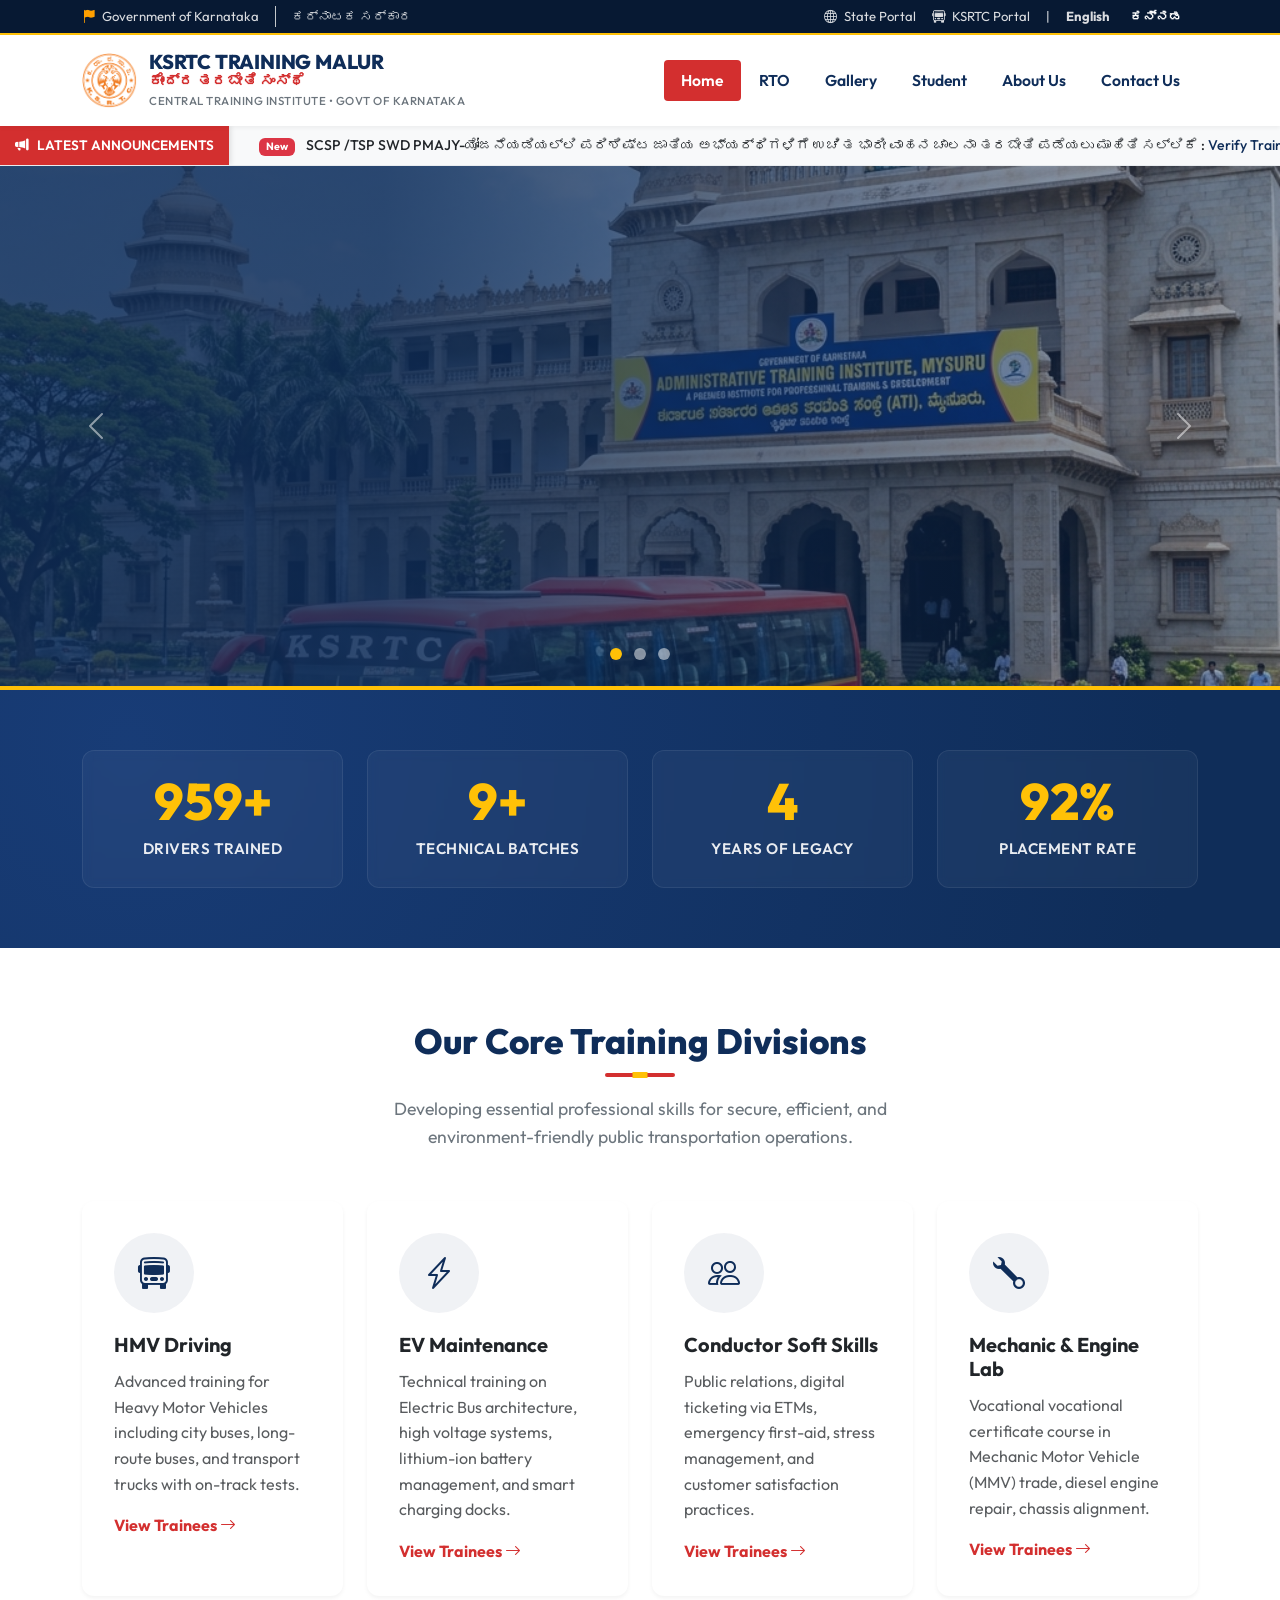
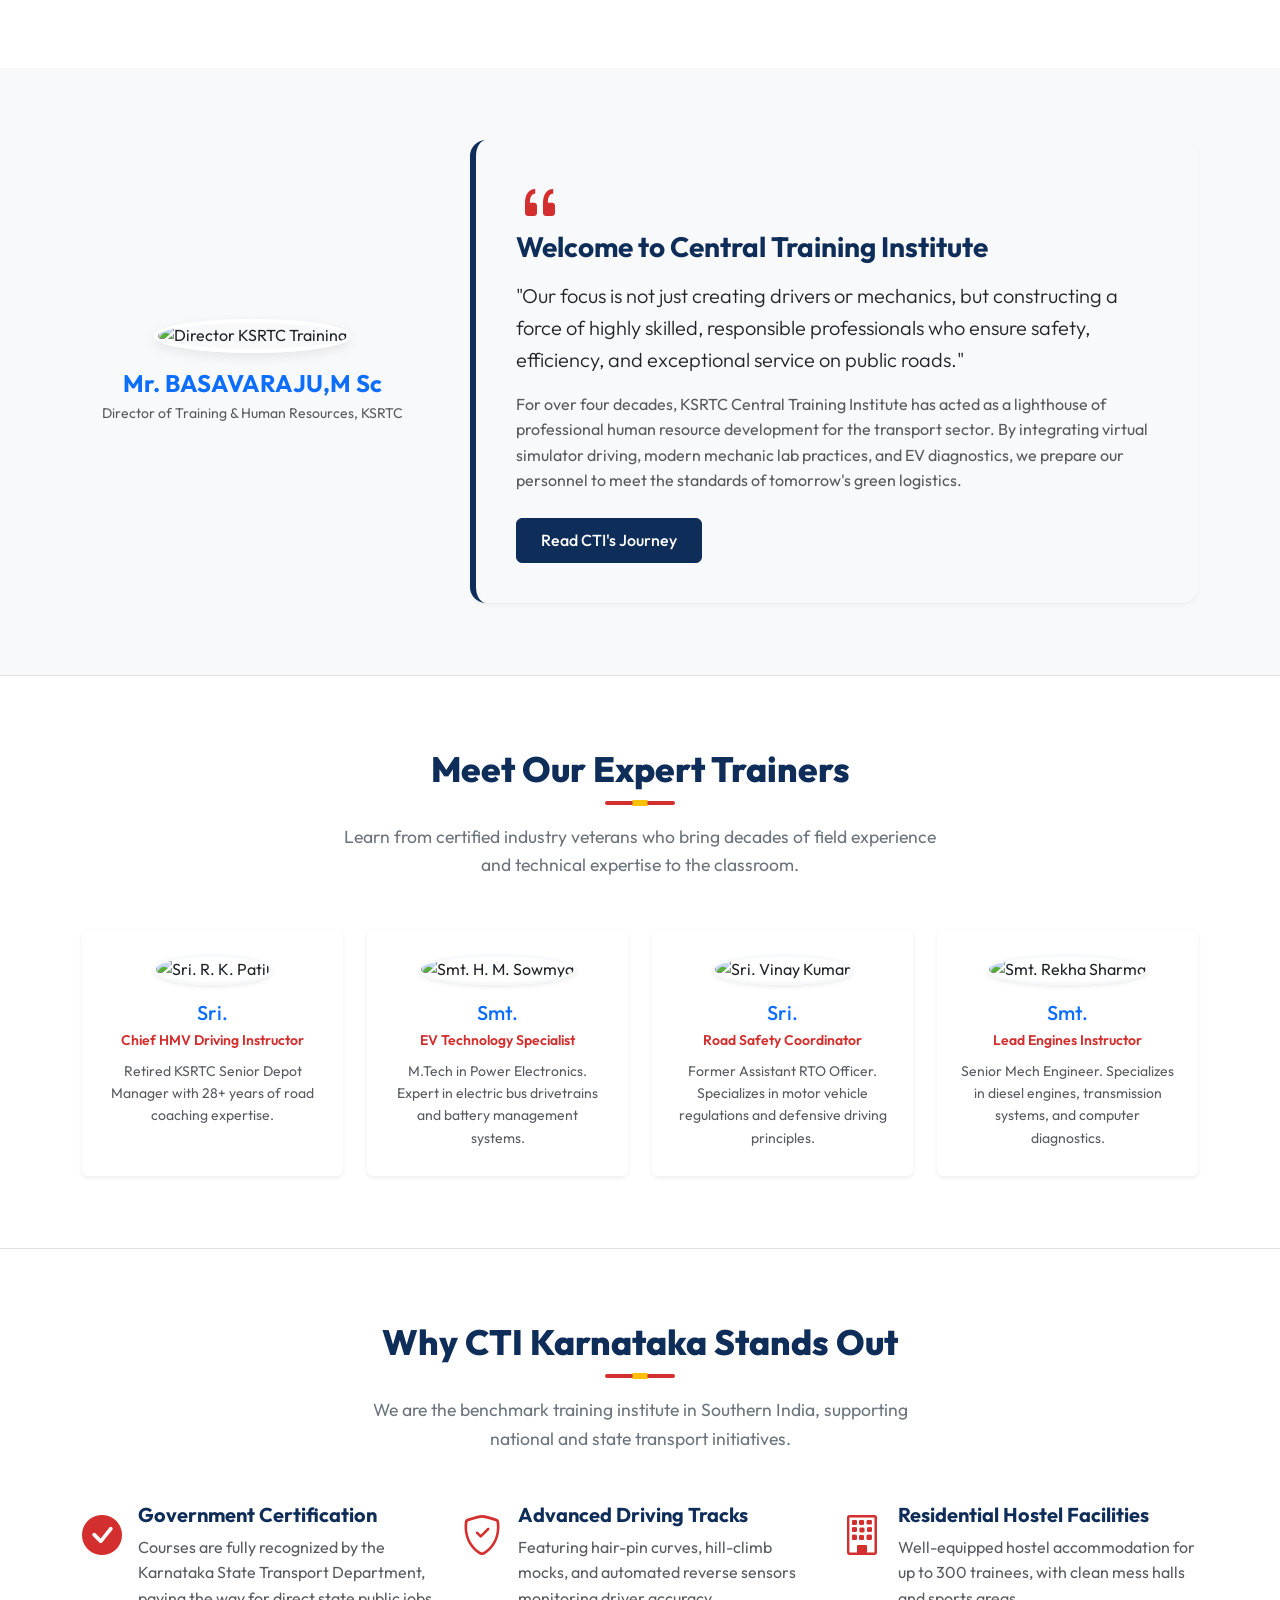
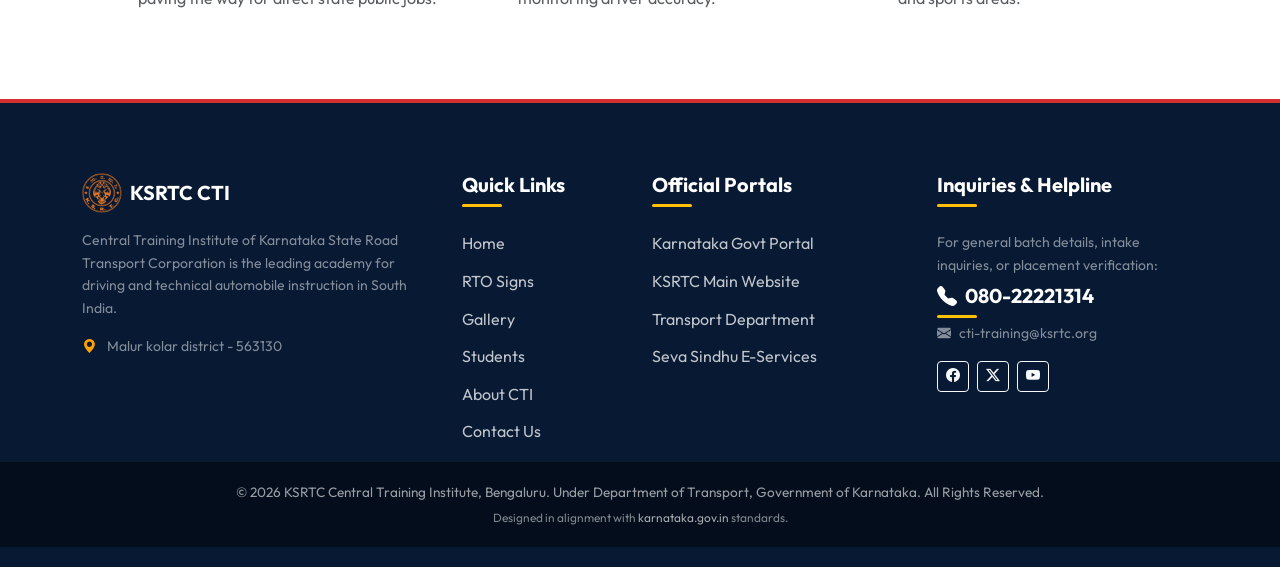
==== index.html @ 634d7103 "Add files via upload" ====
<!DOCTYPE html>
<html lang="en">

<head>
    <meta charset="UTF-8">
    <meta name="viewport" content="width=device-width, initial-scale=1.0">
    <title>Home | KSRTC Central Training Institute Malur- Government of Karnataka</title>
    <!-- Bootstrap 5 CSS -->
    <link href="https://cdn.jsdelivr.net/npm/bootstrap@5.3.2/dist/css/bootstrap.min.css" rel="stylesheet">
    <!-- Bootstrap Icons -->
    <link href="https://cdn.jsdelivr.net/npm/bootstrap-icons@1.11.1/font/bootstrap-icons.css" rel="stylesheet">
    <!-- Custom CSS -->
    <link href="css/style.css" rel="stylesheet">
</head>

<body>

    <!-- Top Government Bar -->
    <div class="gov-top-bar">
        <div class="container d-flex justify-content-between align-items-center">
            <div class="d-flex align-items-center gap-3">
                <span><i class="bi bi-flag-fill text-accent me-1"></i> Government of Karnataka</span>
                <span class="d-none d-md-inline border-start border-secondary-subtle ps-3">ಕರ್ನಾಟಕ ಸರ್ಕಾರ</span>
            </div>
            <div class="d-flex align-items-center gap-3">
                <a href="https://karnataka.gov.in" target="_blank"><i class="bi bi-globe me-1"></i> State Portal</a>
                <a href="https://ksrtc.karnataka.gov.in" target="_blank"><i class="bi bi-bus-front me-1"></i> KSRTC
                    Portal</a>
                <span class="d-none d-sm-inline">|</span>
                <a href="javascript:void(0);" onclick="translatePage('en')"
                    class="text-accent fw-bold text-decoration-none me-1">English</a>
                <a href="javascript:void(0);" onclick="translatePage('kn')"
                    class="text-white fw-bold text-decoration-none"
                    style="font-family: 'Noto Sans Kannada', sans-serif;">ಕನ್ನಡ</a>
                <div id="translate-desktop-container">
                    <div id="google_translate_element"></div>
                </div>
            </div>
        </div>
    </div>

    <!-- Main Navigation Header -->
    <header class="header-main">
        <nav class="navbar navbar-expand-lg navbar-light py-3">
            <div class="container">
                <!-- Brand / Logo Area -->
                <a class="logo-container" href="index.html">
                    <!-- Government & KSRTC Combo SVG Logo -->
                    <img src="assets/ksrtc_logo.png" alt="KSRTC Logo" width="55" height="55">
                    <div class="logo-text">
                        <span class="logo-title-en">KSRTC TRAINING MALUR</span>
                        <span class="logo-title-kn">ಕೇಂದ್ರ ತರಬೇತಿ ಸಂಸ್ಥೆ </span>
                        <span class="logo-subtitle">Central Training Institute • Govt of Karnataka</span>
                    </div>
                </a>

                <!-- Responsive Navbar Toggle Button -->
                <button class="navbar-toggler" type="button" data-bs-toggle="collapse" data-bs-target="#mainNavbar"
                    aria-controls="mainNavbar" aria-expanded="false" aria-label="Toggle navigation">
                    <span class="navbar-toggler-icon"></span>
                </button>

                <!-- Navigation Links -->
                <div class="collapse navbar-collapse justify-content-end" id="mainNavbar">
                    <ul class="navbar-nav align-items-lg-center">
                        <li class="nav-item">
                            <a class="nav-link active" href="index.html">Home</a>
                        </li>
                        <li class="nav-item">
                            <a class="nav-link" href="rto.html">RTO</a>
                        </li>
                        <li class="nav-item">
                            <a class="nav-link" href="gallery.html">Gallery</a>
                        </li>
                        <li class="nav-item">
                            <a class="nav-link" href="student.html">Student</a>
                        </li>
                        <li class="nav-item">
                            <a class="nav-link" href="about.html">About Us</a>
                        </li>
                        <li class="nav-item">
                            <a class="nav-link" href="contact.html">Contact Us</a>
                        </li>

                    </ul>
                </div>
            </div>
        </nav>
    </header>

    <!-- Latest News / Notice Ticker -->
    <div class="ticker-wrap">
        <div class="ticker-title">
            <i class="bi bi-megaphone-fill me-2"></i> LATEST ANNOUNCEMENTS
        </div>
        <div class="ticker-content">
            <div class="ticker-item"><span class="badge bg-danger me-2">New</span> SCSP /TSP SWD
                PMAJY-ಯೋಜನೆಯಡಿಯಲ್ಲಿ ಪರಿಶಿಷ್ಟ ಜಾತಿಯ ಅಭ್ಯರ್ಥಿಗಳಿಗೆ ಉಚಿತ ಭಾರೀ ವಾಹನ ಚಾಲನಾ ತರಬೇತಿ ಪಡೆಯಲು ಮಾಹಿತಿ ಸಲ್ಲಿಕೆ : <a
                    href="student.html">Verify Trainee Records</a></div>
            <!-- <div class="ticker-item"><i class="bi bi-info-circle-fill text-primary me-2"></i> EV Maintenance Special
                Batch starting at Hubli Regional Center from Aug 5, 2026.</div>
            <div class="ticker-item"><i class="bi bi-trophy-fill text-warning me-2"></i> KSRTC CTI awarded "Best Public
                Sector Driver Academy 2026".</div>
            <div class="ticker-item"><span class="badge bg-danger me-2">New</span> Student Directory updated for
                June/July 2026: <a href="student.html">Verify Trainee Records</a></div> -->
        </div>
    </div>

    <!-- Hero Slider / Carousel Section -->
    <section id="heroCarousel" class="carousel slide carousel-fade hero-slider" data-bs-ride="carousel"
        data-bs-interval="6000">
        <!-- Slide Indicators -->
        <div class="carousel-indicators">
            <button type="button" data-bs-target="#heroCarousel" data-bs-slide-to="0" class="active" aria-current="true"
                aria-label="Slide 1"></button>
            <button type="button" data-bs-target="#heroCarousel" data-bs-slide-to="1" aria-label="Slide 2"></button>
            <button type="button" data-bs-target="#heroCarousel" data-bs-slide-to="2" aria-label="Slide 3"></button>
        </div>

        <div class="carousel-inner">
            <!-- Slide 1 -->
            <div class="carousel-item active" style="background-image: url('assets/hero_banner.png');">
                <div class="container h-100">
                    <!--  <div class="hero-caption">
                        <span class="badge bg-danger px-3 py-2 mb-3 text-uppercase fw-bold letter-spacing-1">CTI
                            BENGALURU</span>
                        <h2>Shaping Professional & Safe Drivers</h2>
                        <p class="lead">Providing state-of-the-art training facilities, simulated driving tracks, and
                            advanced automobile mechanic labs under the Department of Transport, Government of
                            Karnataka.</p>
                        <div class="d-flex gap-3 flex-wrap">
                            <a href="student.html" class="btn btn-secondary-custom btn-lg">Student Directory</a>
                            <a href="about.html" class="btn btn-outline-light btn-lg border-2">Learn More</a>
                        </div>
                    </div> -->
                </div>
            </div>

            <!-- Slide 2 -->
            <div class="carousel-item" style="background-image: url('assets/driving_simulator.png');">
                <div class="container h-100">
                    <!--   <div class="hero-caption">
                        <span
                            class="badge bg-warning text-dark px-3 py-2 mb-3 text-uppercase fw-bold letter-spacing-1">HIGH
                            TECH SIMULATOR</span>
                        <h2>Advanced Interactive Simulation Labs</h2>
                        <p class="lead">Trainees learn under simulated complex scenarios, night-driving environments,
                            and heavy rain setups to develop top-notch responsiveness and road safety sense.</p>
                        <div class="d-flex gap-3 flex-wrap">
                            <a href="student.html" class="btn btn-secondary-custom btn-lg">Verify Trainees</a>
                            <a href="gallery.html" class="btn btn-outline-light btn-lg border-2">View Academy</a>
                        </div>
                    </div>-->
                </div>
            </div>

            <!-- Slide 3 -->
            <div class="carousel-item" style="background-image: url('assets/mechanic_workshop.png');">
                <div class="container h-100">
                    <!--  <div class="hero-caption">
                        <span class="badge bg-success px-3 py-2 mb-3 text-uppercase fw-bold letter-spacing-1">TECHNICAL
                            EXCELLENCE</span>
                        <h2>Electric Vehicle & Engine Mechanic Batches</h2>
                        <p class="lead">Prepare for the future of transportation with hands-on labs covering electric
                            vehicle drivetrain, heavy battery servicing, and standard diesel engine overhaul.</p>
                        <div class="d-flex gap-3 flex-wrap">
                            <a href="student.html" class="btn btn-secondary-custom btn-lg">Student List</a>
                            <a href="contact.html" class="btn btn-outline-light btn-lg border-2">Enquire Now</a>
                        </div>
                    </div> -->
                </div>
            </div>
        </div>

        <!-- Carousel Navigation Controls -->
        <button class="carousel-control-prev" type="button" data-bs-target="#heroCarousel" data-bs-slide="prev">
            <span class="carousel-control-prev-icon" aria-hidden="true"></span>
            <span class="visually-hidden">Previous</span>
        </button>
        <button class="carousel-control-next" type="button" data-bs-target="#heroCarousel" data-bs-slide="next">
            <span class="carousel-control-next-icon" aria-hidden="true"></span>
            <span class="visually-hidden">Next</span>
        </button>
    </section>

    <!-- Key Statistics Banner Section -->
    <section class="stats-section">
        <div class="container">
            <div class="row g-4">
                <div class="col-md-3 col-6">
                    <div class="stat-card">
                        <div class="stat-number" data-target="1000" data-suffix="+">0</div>
                        <div class="stat-label">Drivers Trained</div>
                    </div>
                </div>
                <div class="col-md-3 col-6">
                    <div class="stat-card">
                        <div class="stat-number" data-target="10" data-suffix="+">0</div>
                        <div class="stat-label">Technical Batches</div>
                    </div>
                </div>
                <div class="col-md-3 col-6">
                    <div class="stat-card">
                        <div class="stat-number" data-target="5" data-suffix="">0</div>
                        <div class="stat-label">Years of Legacy</div>
                    </div>
                </div>
                <div class="col-md-3 col-6">
                    <div class="stat-card">
                        <div class="stat-number" data-target="96" data-suffix="%">0</div>
                        <div class="stat-label">Placement Rate</div>
                    </div>
                </div>
            </div>
        </div>
    </section>

    <!-- Core Training Programs Section -->
    <section class="py-5 bg-white">
        <div class="container py-4">
            <div class="section-header">
                <h2>Our Core Training Divisions</h2>
                <p>Developing essential professional skills for secure, efficient, and environment-friendly public
                    transportation operations.</p>
            </div>

            <div class="row g-4">
                <!-- Program 1 -->
                <div class="col-lg-3 col-md-6">
                    <div class="program-card card">
                        <div class="card-body">
                            <div class="program-icon-wrapper">
                                <i class="bi bi-bus-front"></i>
                            </div>
                            <h3 class="card-title">HMV Driving</h3>
                            <p class="card-text text-muted">Advanced training for Heavy Motor Vehicles including city
                                buses, long-route buses, and transport trucks with on-track tests.</p>
                            <a href="student.html" class="text-secondary fw-bold text-decoration-none">View Trainees <i
                                    class="bi bi-arrow-right"></i></a>
                        </div>
                    </div>
                </div>
                <!-- Program 2 -->
                <div class="col-lg-3 col-md-6">
                    <div class="program-card card">
                        <div class="card-body">
                            <div class="program-icon-wrapper">
                                <i class="bi bi-lightning-charge"></i>
                            </div>
                            <h3 class="card-title">EV Maintenance</h3>
                            <p class="card-text text-muted">Technical training on Electric Bus architecture, high
                                voltage systems, lithium-ion battery management, and smart charging docks.</p>
                            <a href="student.html" class="text-secondary fw-bold text-decoration-none">View Trainees <i
                                    class="bi bi-arrow-right"></i></a>
                        </div>
                    </div>
                </div>
                <!-- Program 3 -->
                <div class="col-lg-3 col-md-6">
                    <div class="program-card card">
                        <div class="card-body">
                            <div class="program-icon-wrapper">
                                <i class="bi bi-people"></i>
                            </div>
                            <h3 class="card-title">Conductor Soft Skills</h3>
                            <p class="card-text text-muted">Public relations, digital ticketing via ETMs, emergency
                                first-aid, stress management, and customer satisfaction practices.</p>
                            <a href="student.html" class="text-secondary fw-bold text-decoration-none">View Trainees <i
                                    class="bi bi-arrow-right"></i></a>
                        </div>
                    </div>
                </div>
                <!-- Program 4 -->
                <div class="col-lg-3 col-md-6">
                    <div class="program-card card">
                        <div class="card-body">
                            <div class="program-icon-wrapper">
                                <i class="bi bi-wrench"></i>
                            </div>
                            <h3 class="card-title">Mechanic & Engine Lab</h3>
                            <p class="card-text text-muted">Vocational vocational certificate course in Mechanic Motor
                                Vehicle (MMV) trade, diesel engine repair, chassis alignment.</p>
                            <a href="student.html" class="text-secondary fw-bold text-decoration-none">View Trainees <i
                                    class="bi bi-arrow-right"></i></a>
                        </div>
                    </div>
                </div>
            </div>
        </div>
    </section>

    <!-- Message from the Managing Director / Director -->
    <section class="py-5 bg-light">
        <div class="container py-4">
            <div class="row align-items-center g-5">
                <div class="col-lg-4 text-center">
                    <img src="https://images.unsplash.com/photo-1519085360753-af0119f7cbe7?auto=format&fit=crop&q=80&w=400&h=400"
                        alt="Director KSRTC Training" class="director-img mb-3">
                    <h4 class="mb-1 text-primary">Mr. BASAVARAJU,M Sc</h4>
                    <p class="text-muted small mb-0">Director of Training & Human Resources, KSRTC</p>
                </div>
                <div class="col-lg-8">
                    <div class="director-section">
                        <i class="bi bi-quote text-secondary" style="font-size: 3rem; line-height: 0.1;"></i>
                        <h3 class="mb-3">Welcome to Central Training Institute</h3>
                        <p class="lead">"Our focus is not just creating drivers or mechanics, but constructing a force
                            of highly skilled, responsible professionals who ensure safety, efficiency, and exceptional
                            service on public roads."</p>
                        <p class="mb-4 text-muted">For over four decades, KSRTC Central Training Institute has acted as
                            a lighthouse of professional human resource development for the transport sector. By
                            integrating virtual simulator driving, modern mechanic lab practices, and EV diagnostics, we
                            prepare our personnel to meet the standards of tomorrow's green logistics.</p>
                        <a href="about.html" class="btn btn-primary">Read CTI's Journey</a>
                    </div>
                </div>
            </div>
        </div>
    </section>

    <!-- Expert Trainers Section -->
    <section class="py-5 bg-white border-top border-bottom">
        <div class="container py-4">
            <div class="section-header">
                <h2>Meet Our Expert Trainers</h2>
                <p>Learn from certified industry veterans who bring decades of field experience and technical expertise
                    to the classroom.</p>
            </div>

            <div class="row g-4">
                <!-- Trainer 1 -->
                <div class="col-sm-6 col-lg-3">
                    <div class="card border-0 shadow-sm text-center h-100 trainer-card">
                        <div class="card-body p-4">
                            <img src="https://images.unsplash.com/photo-1519085360753-af0119f7cbe7?auto=format&fit=crop&q=80&w=300&h=300"
                                alt="Sri. R. K. Patil"
                                class="rounded-circle mb-3 img-fluid border border-3 border-light shadow-sm"
                                style="width: 130px; height: 130px; object-fit: cover;">
                            <h4 class="h5 mb-1 text-primary">Sri. </h4>
                            <p class="text-secondary small mb-2 fw-semibold">Chief HMV Driving Instructor</p>
                            <p class="text-muted small mb-0">Retired KSRTC Senior Depot Manager with 28+ years of road
                                coaching expertise.</p>
                        </div>
                    </div>
                </div>
                <!-- Trainer 2 -->
                <div class="col-sm-6 col-lg-3">
                    <div class="card border-0 shadow-sm text-center h-100 trainer-card">
                        <div class="card-body p-4">
                            <img src="https://images.unsplash.com/photo-1519085360753-af0119f7cbe7?auto=format&fit=crop&q=80&w=300&h=300"
                                alt="Smt. H. M. Sowmya"
                                class="rounded-circle mb-3 img-fluid border border-3 border-light shadow-sm"
                                style="width: 130px; height: 130px; object-fit: cover;">
                            <h4 class="h5 mb-1 text-primary">Smt. </h4>
                            <p class="text-secondary small mb-2 fw-semibold">EV Technology Specialist</p>
                            <p class="text-muted small mb-0">M.Tech in Power Electronics. Expert in electric bus
                                drivetrains and battery management systems.</p>
                        </div>
                    </div>
                </div>
                <!-- Trainer 3 -->
                <div class="col-sm-6 col-lg-3">
                    <div class="card border-0 shadow-sm text-center h-100 trainer-card">
                        <div class="card-body p-4">
                            <img src="https://images.unsplash.com/photo-1519085360753-af0119f7cbe7?auto=format&fit=crop&q=80&w=300&h=300"
                                alt="Sri. Vinay Kumar"
                                class="rounded-circle mb-3 img-fluid border border-3 border-light shadow-sm"
                                style="width: 130px; height: 130px; object-fit: cover;">
                            <h4 class="h5 mb-1 text-primary">Sri.</h4>
                            <p class="text-secondary small mb-2 fw-semibold">Road Safety Coordinator</p>
                            <p class="text-muted small mb-0">Former Assistant RTO Officer. Specializes in motor vehicle
                                regulations and defensive driving principles.</p>
                        </div>
                    </div>
                </div>
                <!-- Trainer 4 -->
                <div class="col-sm-6 col-lg-3">
                    <div class="card border-0 shadow-sm text-center h-100 trainer-card">
                        <div class="card-body p-4">
                            <img src="https://images.unsplash.com/photo-1519085360753-af0119f7cbe7?auto=format&fit=crop&q=80&w=300&h=300"
                                alt="Smt. Rekha Sharma"
                                class="rounded-circle mb-3 img-fluid border border-3 border-light shadow-sm"
                                style="width: 130px; height: 130px; object-fit: cover;">
                            <h4 class="h5 mb-1 text-primary">Smt. </h4>
                            <p class="text-secondary small mb-2 fw-semibold">Lead Engines Instructor</p>
                            <p class="text-muted small mb-0">Senior Mech Engineer. Specializes in diesel engines,
                                transmission systems, and computer diagnostics.</p>
                        </div>
                    </div>
                </div>
            </div>
        </div>
    </section>

    <!-- Why Choose Us Grid Section -->
    <section class="py-5 bg-white">
        <div class="container py-4">
            <div class="section-header">
                <h2>Why CTI Karnataka Stands Out</h2>
                <p>We are the benchmark training institute in Southern India, supporting national and state transport
                    initiatives.</p>
            </div>

            <div class="row g-4">
                <div class="col-md-6 col-lg-4">
                    <div class="d-flex gap-3">
                        <div class="fs-1 text-secondary"><i class="bi bi-check-circle-fill"></i></div>
                        <div>
                            <h5>Government Certification</h5>
                            <p class="text-muted">Courses are fully recognized by the Karnataka State Transport
                                Department, paving the way for direct state public jobs.</p>
                        </div>
                    </div>
                </div>
                <div class="col-md-6 col-lg-4">
                    <div class="d-flex gap-3">
                        <div class="fs-1 text-secondary"><i class="bi bi-shield-check"></i></div>
                        <div>
                            <h5>Advanced Driving Tracks</h5>
                            <p class="text-muted">Featuring hair-pin curves, hill-climb mocks, and automated reverse
                                sensors monitoring driver accuracy.</p>
                        </div>
                    </div>
                </div>
                <div class="col-md-6 col-lg-4">
                    <div class="d-flex gap-3">
                        <div class="fs-1 text-secondary"><i class="bi bi-building"></i></div>
                        <div>
                            <h5>Residential Hostel Facilities</h5>
                            <p class="text-muted">Well-equipped hostel accommodation for up to 300 trainees, with clean
                                mess halls and sports areas.</p>
                        </div>
                    </div>
                </div>
            </div>
        </div>
    </section>

    <!-- Footer Area -->
    <footer class="footer-main">
        <div class="container">
            <div class="row g-4">
                <div class="col-lg-4 col-md-6">
                    <div class="d-flex align-items-center gap-2 mb-3">
                        <img src="assets/ksrtc_logo.png" alt="KSRTC Logo" width="40" height="40">
                        <h4 class="text-white mb-0 fs-5">KSRTC CTI</h4>
                    </div>
                    <p class="small text-white-50">Central Training Institute of Karnataka State Road Transport
                        Corporation is the leading academy for driving and technical automobile instruction in South
                        India.</p>
                    <p class="small text-white-50 mb-0"><i class="bi bi-geo-alt-fill text-accent me-2"></i> Malur kolar
                        district - 563130</p>
                </div>

                <div class="col-lg-2 col-md-6">
                    <h5>Quick Links</h5>
                    <ul class="footer-links">
                        <li><a href="index.html">Home</a></li>
                        <li><a href="rto.html">RTO Signs</a></li>
                        <li><a href="gallery.html">Gallery</a></li>
                        <li><a href="student.html">Students</a></li>
                        <li><a href="about.html">About CTI</a></li>
                        <li><a href="contact.html">Contact Us</a></li>
                    </ul>
                </div>

                <div class="col-lg-3 col-md-6">
                    <h5>Official Portals</h5>
                    <ul class="footer-links">
                        <li><a href="https://karnataka.gov.in" target="_blank">Karnataka Govt Portal</a></li>
                        <li><a href="https://ksrtc.karnataka.gov.in" target="_blank">KSRTC Main Website</a></li>
                        <li><a href="https://transport.karnataka.gov.in" target="_blank">Transport Department</a></li>
                        <li><a href="https://sevasindhu.karnataka.gov.in" target="_blank">Seva Sindhu E-Services</a>
                        </li>
                    </ul>
                </div>

                <div class="col-lg-3 col-md-6">
                    <h5>Inquiries & Helpline</h5>
                    <p class="small text-white-50 mb-2">For general batch details, intake inquiries, or placement
                        verification:</p>
                    <h5 class="text-accent mb-1"><i class="bi bi-telephone-fill me-2"></i>080-22221314</h5>
                    <p class="small text-white-50"><i class="bi bi-envelope-fill me-2"></i>cti-training@ksrtc.org</p>
                    <div class="d-flex gap-2 mt-3">
                        <a href="#" class="btn btn-sm btn-outline-light"><i class="bi bi-facebook"></i></a>
                        <a href="#" class="btn btn-sm btn-outline-light"><i class="bi bi-twitter-x"></i></a>
                        <a href="#" class="btn btn-sm btn-outline-light"><i class="bi bi-youtube"></i></a>
                    </div>
                </div>
            </div>
        </div>

        <div class="footer-bottom">
            <div class="container text-center">
                <p class="mb-0">&copy; 2026 KSRTC Central Training Institute, Bengaluru. Under Department of Transport,
                    Government of Karnataka. All Rights Reserved.</p>
                <p class="mb-0 mt-1 small text-white-50">Designed in alignment with <a href="https://karnataka.gov.in"
                        target="_blank">karnataka.gov.in</a> standards.</p>
            </div>
        </div>
    </footer>

    <!-- Bootstrap 5 Bundle JS -->
    <script src="https://cdn.jsdelivr.net/npm/bootstrap@5.3.2/dist/js/bootstrap.bundle.min.js"></script>
    <!-- Custom JS -->
    <script src="js/main.js"></script>
    <!-- Google Translate Script -->
    <script type="text/javascript">
        function googleTranslateElementInit() {
            new google.translate.TranslateElement({
                pageLanguage: 'en',
                includedLanguages: 'kn,en',
                layout: google.translate.TranslateElement.InlineLayout.SIMPLE,
                autoDisplay: false
            }, 'google_translate_element');
        }
    </script>
    <script type="text/javascript"
        src="https://translate.google.com/translate_a/element.js?cb=googleTranslateElementInit"></script>
</body>

</html>
---- css/style.css ----
/* 
   KSRTC Training Institute Custom Styling
   Theme: Official Government Portal
   Colors: Navy Blue (#0F2D59), Vermilion Red (#D32F2F), Golden Yellow (#FFC107)
*/

@import url('https://fonts.googleapis.com/css2?family=Outfit:wght@300;400;500;600;700;800&display=swap');

:root {
    --primary-color: #0F2D59;
    --primary-dark: #071933;
    --primary-light: #1E468A;
    --secondary-color: #D32F2F;
    --secondary-hover: #B71C1C;
    --accent-color: #FFC107;
    --accent-dark: #FFA000;
    --text-dark: #212529;
    --text-muted: #6C757D;
    --bg-light: #F8F9FA;
    --bg-white: #FFFFFF;
    --border-color: #E9ECEF;
    --transition-fast: all 0.2s ease-in-out;
    --transition-normal: all 0.3s cubic-bezier(0.25, 0.8, 0.25, 1);
    --shadow-sm: 0 2px 4px rgba(0,0,0,0.05);
    --shadow-md: 0 4px 12px rgba(0,0,0,0.08);
    --shadow-lg: 0 10px 25px rgba(0,0,0,0.12);
}

body {
    font-family: 'Outfit', sans-serif;
    color: var(--text-dark);
    background-color: var(--bg-white);
    overflow-x: hidden;
    line-height: 1.6;
}

/* Typography Extensions */
h1, h2, h3, h4, h5, h6 {
    font-weight: 700;
    color: var(--primary-color);
}

.text-accent {
    color: var(--accent-dark);
}

.text-secondary {
    color: var(--secondary-color) !important;
}

/* Buttons */
.btn-primary {
    background-color: var(--primary-color);
    border-color: var(--primary-color);
    font-weight: 500;
    padding: 0.6rem 1.5rem;
    border-radius: 6px;
    transition: var(--transition-normal);
}

.btn-primary:hover, .btn-primary:focus {
    background-color: var(--primary-dark);
    border-color: var(--primary-dark);
    transform: translateY(-2px);
    box-shadow: var(--shadow-md);
}

.btn-secondary-custom {
    background-color: var(--secondary-color);
    color: var(--bg-white);
    border: none;
    font-weight: 500;
    padding: 0.6rem 1.5rem;
    border-radius: 6px;
    transition: var(--transition-normal);
}

.btn-secondary-custom:hover {
    background-color: var(--secondary-hover);
    color: var(--bg-white);
    transform: translateY(-2px);
    box-shadow: var(--shadow-md);
}

.btn-outline-primary {
    color: var(--primary-color);
    border-color: var(--primary-color);
    font-weight: 500;
    padding: 0.6rem 1.5rem;
    border-radius: 6px;
    transition: var(--transition-normal);
}

.btn-outline-primary:hover {
    background-color: var(--primary-color);
    color: var(--bg-white);
    transform: translateY(-2px);
}

/* Top Mini Bar */
.gov-top-bar {
    background-color: var(--primary-dark);
    color: rgba(255,255,255,0.85);
    font-size: 0.82rem;
    padding: 6px 0;
    border-bottom: 2px solid var(--accent-color);
}

.gov-top-bar a {
    color: rgba(255,255,255,0.85);
    text-decoration: none;
    transition: var(--transition-fast);
}

.gov-top-bar a:hover {
    color: var(--accent-color);
}

/* Header & Navigation */
.header-main {
    background: var(--bg-white);
    box-shadow: var(--shadow-sm);
    position: sticky;
    top: 0;
    z-index: 1020;
    transition: var(--transition-normal);
}

.header-main.scrolled {
    box-shadow: var(--shadow-md);
    padding: 0.2rem 0;
}

.logo-container {
    display: flex;
    align-items: center;
    gap: 12px;
    text-decoration: none;
}

.logo-img {
    height: 55px;
    width: auto;
    object-fit: contain;
}

.logo-text {
    display: flex;
    flex-direction: column;
}

.logo-title-en {
    font-size: 1.25rem;
    font-weight: 800;
    color: var(--primary-color);
    line-height: 1.1;
    letter-spacing: -0.2px;
}

.logo-title-kn {
    font-family: 'Outfit', 'Noto Sans Kannada', sans-serif;
    font-size: 0.95rem;
    font-weight: 600;
    color: var(--secondary-color);
    line-height: 1.1;
}

.logo-subtitle {
    font-size: 0.72rem;
    font-weight: 500;
    color: var(--text-muted);
    text-transform: uppercase;
    letter-spacing: 0.5px;
    margin-top: 2px;
}

.navbar-nav .nav-link {
    font-size: 0.98rem;
    font-weight: 600;
    color: var(--primary-color) !important;
    padding: 0.5rem 1.1rem !important;
    border-radius: 4px;
    transition: var(--transition-fast);
}

.navbar-nav .nav-link:hover {
    color: var(--secondary-color) !important;
    background-color: rgba(211, 47, 47, 0.05);
}

.navbar-nav .nav-link.active {
    color: var(--bg-white) !important;
    background-color: var(--secondary-color) !important;
}

/* Scroll Ticker */
.ticker-wrap {
    width: 100%;
    background-color: var(--bg-light);
    border-bottom: 1px solid var(--border-color);
    height: 40px;
    overflow: hidden;
    display: flex;
    align-items: center;
}

.ticker-title {
    background-color: var(--secondary-color);
    color: var(--bg-white);
    padding: 0 15px;
    height: 100%;
    display: flex;
    align-items: center;
    font-weight: 600;
    font-size: 0.85rem;
    white-space: nowrap;
    z-index: 2;
    box-shadow: 2px 0 5px rgba(0,0,0,0.1);
}

.ticker-content {
    display: flex;
    white-space: nowrap;
    animation: ticker-scroller 25s linear infinite;
}

.ticker-item {
    padding: 0 30px;
    font-size: 0.88rem;
    color: var(--text-dark);
    font-weight: 500;
}

.ticker-item a {
    color: var(--primary-color);
    text-decoration: none;
}

.ticker-item a:hover {
    text-decoration: underline;
}

@keyframes ticker-scroller {
    0% { transform: translate3d(0, 0, 0); }
    100% { transform: translate3d(-50%, 0, 0); }
}

/* Hero Carousel */
.hero-slider .carousel-item {
    height: 520px;
    background-size: cover;
    background-position: center;
    position: relative;
}

.hero-slider .carousel-item::before {
    content: '';
    position: absolute;
    top: 0;
    left: 0;
    width: 100%;
    height: 100%;
    background: linear-gradient(to right, rgba(15, 45, 89, 0.85) 30%, rgba(15, 45, 89, 0.4) 100%);
}

.hero-caption {
    position: absolute;
    top: 50%;
    transform: translateY(-50%);
    left: 8%;
    max-width: 600px;
    color: var(--bg-white);
    z-index: 10;
}

.hero-caption h2 {
    font-size: 3rem;
    font-weight: 800;
    color: var(--bg-white);
    line-height: 1.2;
    margin-bottom: 1.2rem;
    text-shadow: 1px 1px 3px rgba(0,0,0,0.3);
}

.hero-caption p {
    font-size: 1.15rem;
    opacity: 0.95;
    margin-bottom: 2rem;
}

.carousel-indicators [data-bs-target] {
    width: 12px;
    height: 12px;
    border-radius: 50%;
    margin: 0 6px;
    background-color: var(--bg-white);
    opacity: 0.5;
}

.carousel-indicators .active {
    background-color: var(--accent-color);
    opacity: 1;
}

/* Stats Counter Section */
.stats-section {
    background-color: var(--primary-color);
    background-image: radial-gradient(circle at 10% 20%, rgba(30, 70, 138, 0.6) 0%, rgba(15, 45, 89, 1) 90%);
    color: var(--bg-white);
    padding: 60px 0;
    position: relative;
    border-top: 4px solid var(--accent-color);
}

.stat-card {
    text-align: center;
    padding: 25px 15px;
    background: rgba(255, 255, 255, 0.04);
    border: 1px solid rgba(255, 255, 255, 0.08);
    border-radius: 12px;
    backdrop-filter: blur(5px);
    transition: var(--transition-normal);
    height: 100%;
}

.stat-card:hover {
    background: rgba(255, 255, 255, 0.08);
    border-color: rgba(255, 255, 255, 0.2);
    transform: translateY(-5px);
}

.stat-number {
    font-size: 3.2rem;
    font-weight: 800;
    color: var(--accent-color);
    line-height: 1;
    margin-bottom: 10px;
}

.stat-label {
    font-size: 0.95rem;
    font-weight: 600;
    text-transform: uppercase;
    letter-spacing: 0.5px;
    opacity: 0.9;
}

/* Program Cards */
.program-card {
    border: none;
    border-radius: 12px;
    background-color: var(--bg-white);
    box-shadow: var(--shadow-sm);
    transition: var(--transition-normal);
    overflow: hidden;
    height: 100%;
}

.program-card:hover {
    transform: translateY(-8px);
    box-shadow: var(--shadow-lg);
}

.program-icon-wrapper {
    height: 80px;
    width: 80px;
    background-color: rgba(15, 45, 89, 0.06);
    border-radius: 50%;
    display: flex;
    align-items: center;
    justify-content: center;
    margin-bottom: 20px;
    color: var(--primary-color);
    font-size: 2rem;
    transition: var(--transition-fast);
}

.program-card:hover .program-icon-wrapper {
    background-color: var(--secondary-color);
    color: var(--bg-white);
    transform: scale(1.1);
}

.program-card .card-body {
    padding: 2rem;
}

.program-card .card-title {
    font-size: 1.25rem;
    font-weight: 700;
    margin-bottom: 12px;
    transition: var(--transition-fast);
}

.program-card:hover .card-title {
    color: var(--secondary-color);
}

/* Director Message Box */
.director-section {
    background-color: var(--bg-light);
    border-radius: 16px;
    padding: 40px;
    border-left: 6px solid var(--primary-color);
    box-shadow: var(--shadow-sm);
}

.director-img {
    border: 4px solid var(--bg-white);
    box-shadow: var(--shadow-md);
    border-radius: 50%;
    width: 150px;
    height: 150px;
    object-fit: cover;
}

/* Section Header styling */
.section-header {
    margin-bottom: 50px;
    text-align: center;
    position: relative;
}

.section-header h2 {
    font-size: 2.2rem;
    font-weight: 800;
    position: relative;
    padding-bottom: 15px;
    display: inline-block;
}

.section-header h2::after {
    content: '';
    position: absolute;
    bottom: 0;
    left: 50%;
    transform: translateX(-50%);
    width: 70px;
    height: 4px;
    background-color: var(--secondary-color);
    border-radius: 2px;
}

.section-header h2::before {
    content: '';
    position: absolute;
    bottom: -1px;
    left: 50%;
    transform: translateX(-50%);
    width: 15px;
    height: 6px;
    background-color: var(--accent-color);
    z-index: 1;
}

.section-header p {
    color: var(--text-muted);
    font-size: 1.1rem;
    max-width: 600px;
    margin: 10px auto 0 auto;
}

/* Filterable Gallery */
.gallery-filter-btn {
    border: 1px solid var(--border-color);
    background-color: var(--bg-white);
    color: var(--text-dark);
    padding: 8px 20px;
    font-weight: 600;
    border-radius: 30px;
    margin: 5px;
    transition: var(--transition-fast);
}

.gallery-filter-btn:hover, .gallery-filter-btn.active {
    background-color: var(--primary-color);
    color: var(--bg-white);
    border-color: var(--primary-color);
    box-shadow: var(--shadow-sm);
}

.gallery-item-card {
    border-radius: 10px;
    overflow: hidden;
    box-shadow: var(--shadow-sm);
    border: none;
    transition: var(--transition-normal);
    position: relative;
    cursor: pointer;
    margin-bottom: 24px;
}

.gallery-item-card img {
    width: 100%;
    height: 250px;
    object-fit: cover;
    transition: var(--transition-normal);
}

.gallery-overlay {
    position: absolute;
    top: 0;
    left: 0;
    width: 100%;
    height: 100%;
    background: linear-gradient(to top, rgba(15,45,89,0.9) 0%, rgba(15,45,89,0.2) 70%, transparent 100%);
    opacity: 0;
    display: flex;
    flex-direction: column;
    justify-content: flex-end;
    padding: 20px;
    color: var(--bg-white);
    transition: var(--transition-normal);
    transform: translateY(10px);
}

.gallery-item-card:hover {
    transform: translateY(-5px);
    box-shadow: var(--shadow-lg);
}

.gallery-item-card:hover img {
    transform: scale(1.08);
}

.gallery-item-card:hover .gallery-overlay {
    opacity: 1;
    transform: translateY(0);
}

/* Batches Layout */
.batch-card {
    border: 1px solid var(--border-color);
    border-radius: 12px;
    transition: var(--transition-normal);
    height: 100%;
    background-color: var(--bg-white);
    box-shadow: var(--shadow-sm);
    overflow: hidden;
}

.batch-card:hover {
    transform: translateY(-5px);
    box-shadow: var(--shadow-md);
    border-color: rgba(15, 45, 89, 0.25);
}

.batch-header {
    background-color: var(--bg-light);
    padding: 15px 20px;
    border-bottom: 1px solid var(--border-color);
    display: flex;
    justify-content: space-between;
    align-items: center;
}

.batch-badge {
    font-size: 0.78rem;
    font-weight: 700;
    padding: 4px 10px;
    border-radius: 4px;
    text-transform: uppercase;
}

.batch-status-open {
    background-color: rgba(40, 167, 69, 0.12);
    color: #28a745;
}

.batch-status-filling {
    background-color: rgba(255, 193, 7, 0.12);
    color: #ffc107;
}

.batch-status-closed {
    background-color: rgba(220, 53, 69, 0.12);
    color: #dc3545;
}

.batch-card-body {
    padding: 20px;
}

.batch-meta-item {
    font-size: 0.9rem;
    color: var(--text-dark);
    margin-bottom: 8px;
    display: flex;
    align-items: center;
    gap: 8px;
}

.batch-meta-item i {
    color: var(--primary-color);
    width: 18px;
}

/* About Timeline */
.timeline {
    position: relative;
    max-width: 900px;
    margin: 40px auto;
    padding: 0 10px;
}

.timeline::after {
    content: '';
    position: absolute;
    width: 4px;
    background-color: var(--primary-color);
    top: 0;
    bottom: 0;
    left: 50%;
    margin-left: -2px;
    border-radius: 2px;
}

.timeline-container {
    padding: 10px 40px;
    position: relative;
    background-color: inherit;
    width: 50%;
}

.timeline-container::after {
    content: '';
    position: absolute;
    width: 20px;
    height: 20px;
    right: -10px;
    background-color: var(--bg-white);
    border: 4px solid var(--secondary-color);
    top: 22px;
    border-radius: 50%;
    z-index: 1;
    transition: var(--transition-fast);
}

.left-timeline {
    left: 0;
}

.right-timeline {
    left: 50%;
}

.right-timeline::after {
    left: -10px;
}

.timeline-content {
    padding: 20px 30px;
    background-color: var(--bg-light);
    position: relative;
    border-radius: 10px;
    box-shadow: var(--shadow-sm);
    border-top: 3px solid var(--primary-color);
    transition: var(--transition-normal);
}

.timeline-container:hover .timeline-content {
    background-color: var(--bg-white);
    box-shadow: var(--shadow-md);
    transform: translateY(-2px);
}

.timeline-container:hover::after {
    background-color: var(--secondary-color);
}

.timeline-year {
    font-size: 1.4rem;
    font-weight: 800;
    color: var(--secondary-color);
    margin-bottom: 5px;
}

/* Trainer Cards */
.trainer-card {
    transition: var(--transition-normal);
    border-bottom: 3px solid transparent !important;
}

.trainer-card:hover {
    transform: translateY(-8px);
    box-shadow: var(--shadow-lg) !important;
    border-bottom-color: var(--secondary-color) !important;
}

/* Contact Info Layout */
.contact-info-card {
    background-color: var(--bg-light);
    border-radius: 12px;
    padding: 30px;
    height: 100%;
    border-bottom: 4px solid var(--secondary-color);
}

.contact-info-item {
    display: flex;
    gap: 15px;
    margin-bottom: 25px;
}

.contact-info-icon {
    font-size: 1.5rem;
    color: var(--secondary-color);
}

.contact-info-text h5 {
    font-size: 1.05rem;
    font-weight: 700;
    margin-bottom: 5px;
}

.contact-info-text p {
    color: var(--text-muted);
    font-size: 0.95rem;
    margin-bottom: 0;
}

/* Custom Footer */
.footer-main {
    background-color: var(--primary-dark);
    color: rgba(255,255,255,0.75);
    padding: 70px 0 20px 0;
    border-top: 4px solid var(--secondary-color);
}

.footer-main h5 {
    color: var(--bg-white);
    font-weight: 700;
    margin-bottom: 24px;
    position: relative;
    padding-bottom: 10px;
}

.footer-main h5::after {
    content: '';
    position: absolute;
    bottom: 0;
    left: 0;
    width: 40px;
    height: 3px;
    background-color: var(--accent-color);
    border-radius: 2px;
}

.footer-links {
    list-style: none;
    padding-left: 0;
}

.footer-links li {
    margin-bottom: 12px;
}

.footer-links a {
    color: rgba(255,255,255,0.75);
    text-decoration: none;
    transition: var(--transition-fast);
    display: inline-block;
}

.footer-links a:hover {
    color: var(--accent-color);
    transform: translateX(5px);
}

.footer-bottom {
    background-color: #030d1c;
    padding: 20px 0;
    color: rgba(255,255,255,0.6);
    font-size: 0.85rem;
    border-top: 1px solid rgba(255,255,255,0.05);
}

.footer-bottom a {
    color: rgba(255,255,255,0.65);
    text-decoration: none;
}

.footer-bottom a:hover {
    color: var(--accent-color);
}

/* Animations */
@keyframes fadeInUp {
    from {
        opacity: 0;
        transform: translateY(20px);
    }
    to {
        opacity: 1;
        transform: translateY(0);
    }
}

.fade-in-up {
    animation: fadeInUp 0.6s cubic-bezier(0.25, 0.8, 0.25, 1) forwards;
}

/* Responsiveness tweaks */
@media (max-width: 991.98px) {
    .gov-top-bar {
        display: none !important;
    }
    .navbar > .container {
        flex-wrap: wrap !important;
    }
    .logo-container {
        flex-grow: 1;
    }
    .navbar-toggler {
        margin-left: auto;
    }
    .navbar-collapse {
        flex-basis: 100% !important;
        width: 100% !important;
    }
    .logo-subtitle {
        display: none !important;
    }
    .hero-slider .carousel-item {
        height: 400px;
    }
    .hero-caption {
        max-width: 80%;
        left: 10%;
    }
    .hero-caption h2 {
        font-size: 2.2rem;
    }
    .stat-number {
        font-size: 2.2rem;
    }
    .stat-label {
        font-size: 0.85rem;
    }
    .timeline::after {
        left: 31px;
    }
    .timeline-container {
        width: 100%;
        padding-left: 70px;
        padding-right: 25px;
    }
    .timeline-container::after {
        left: 21px;
    }
    .right-timeline {
        left: 0%;
    }
}

@media (max-width: 575.98px) {
    .logo-title-en {
        font-size: 1.05rem;
    }
    .logo-title-kn {
        font-size: 0.82rem;
    }
    .logo-subtitle {
        font-size: 0.62rem;
    }
    .logo-img {
        height: 45px;
    }
    .hero-slider .carousel-item {
        height: 320px;
    }
    .hero-caption h2 {
        font-size: 1.6rem;
    }
    .hero-caption p {
        font-size: 0.95rem;
    }
}

/* Google Translate Widget Custom Styles */
body {
    top: 0 !important;
}
.skiptranslate iframe, .goog-te-banner-frame {
    display: none !important;
    visibility: hidden !important;
}
.goog-te-banner-frame.skiptranslate {
    display: none !important;
    visibility: hidden !important;
}
#google_translate_element {
    position: absolute !important;
    left: -9999px !important;
    opacity: 0 !important;
    pointer-events: none !important;
}
.goog-te-gadget {
    font-family: inherit !important;
    color: transparent !important;
}
.goog-te-gadget .goog-te-combo {
    padding: 2px 6px !important;
    border-radius: 4px !important;
    border: 1px solid var(--accent-color) !important;
    background-color: var(--primary-color) !important;
    color: #FFFFFF !important;
    font-size: 0.78rem !important;
    font-weight: 600 !important;
    cursor: pointer !important;
    outline: none !important;
    transition: var(--transition-fast) !important;
}
.goog-te-gadget .goog-te-combo:hover {
    border-color: #ffffff !important;
    background-color: var(--primary-dark) !important;
}
.goog-te-gadget .goog-te-combo option {
    background-color: #ffffff !important;
    color: var(--primary-color) !important;
}
.goog-te-gadget-simple {
    background-color: transparent !important;
    border: none !important;
}
.goog-te-menu-value span {
    color: #ffffff !important;
}

/* Beautiful Mobile Responsive Dropdown Menu Overrides */
@media (max-width: 991.98px) {
    .navbar-collapse {
        background-color: #ffffff !important;
        border-radius: 12px !important;
        box-shadow: 0 10px 30px rgba(0, 0, 0, 0.15) !important;
        padding: 1.5rem !important;
        margin-top: 15px !important;
        border: 1px solid rgba(15, 45, 89, 0.08) !important;
        animation: menuDropdownSlideDown 0.3s cubic-bezier(0.25, 0.8, 0.25, 1) forwards !important;
    }
    
    @keyframes menuDropdownSlideDown {
        from {
            opacity: 0;
            transform: translateY(-12px);
        }
        to {
            opacity: 1;
            transform: translateY(0);
        }
    }

    .navbar-nav .nav-link {
        padding: 0.75rem 1.2rem !important;
        border-radius: 8px !important;
        margin-bottom: 6px !important;
        color: var(--primary-color) !important;
        font-weight: 600 !important;
        display: flex !important;
        align-items: center !important;
        transition: all 0.25s cubic-bezier(0.25, 0.8, 0.25, 1) !important;
    }

    .navbar-nav .nav-link:hover, .navbar-nav .nav-link:focus {
        background-color: rgba(211, 47, 47, 0.06) !important;
        color: var(--secondary-color) !important;
        padding-left: 1.6rem !important;
    }

    .navbar-nav .nav-link.active {
        background-color: var(--primary-color) !important;
        color: #ffffff !important;
    }
    
    /* Make the translate element container look clean in mobile box */
    .mobile-translate-box {
        animation: menuDropdownSlideDown 0.4s ease-out forwards;
    }
    
    .mobile-translate-box .goog-te-combo {
        width: 100% !important;
        padding: 6px 12px !important;
        font-size: 0.85rem !important;
        text-align: center !important;
        text-align-last: center !important;
    }
}
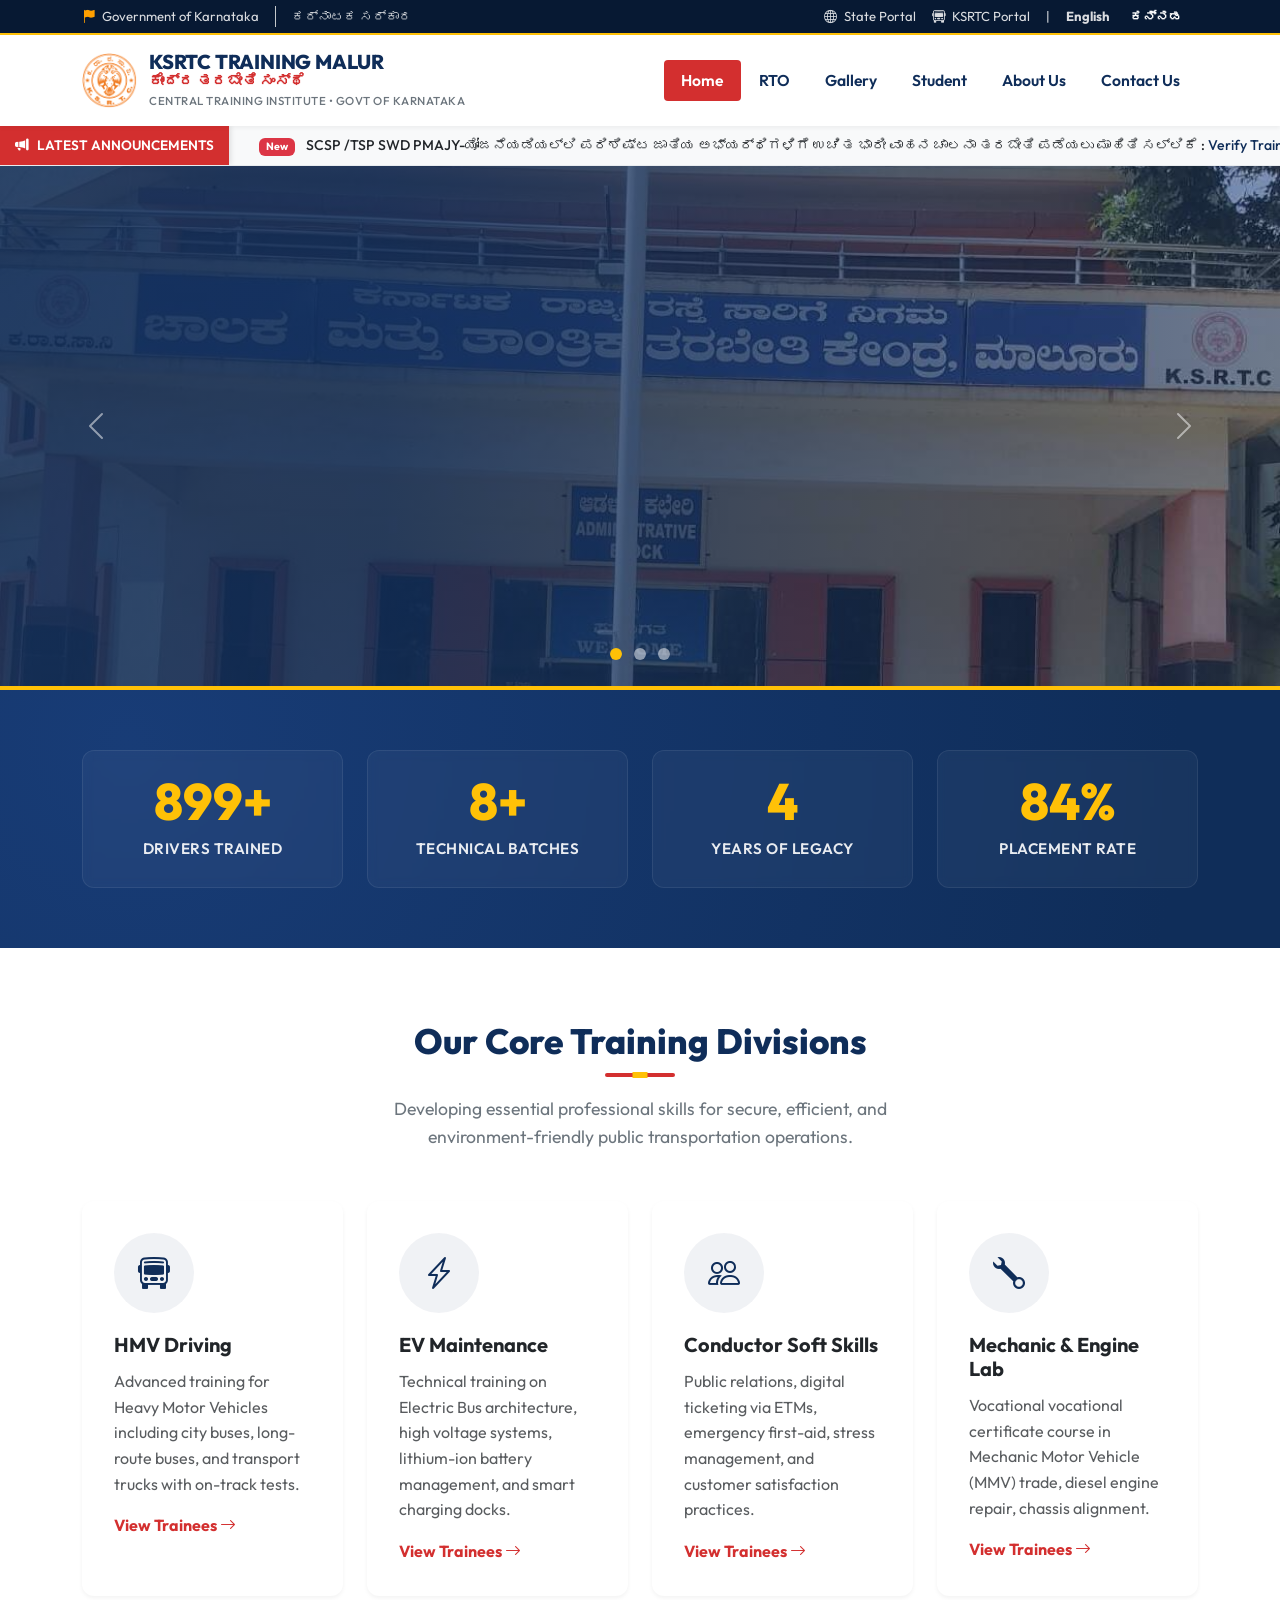
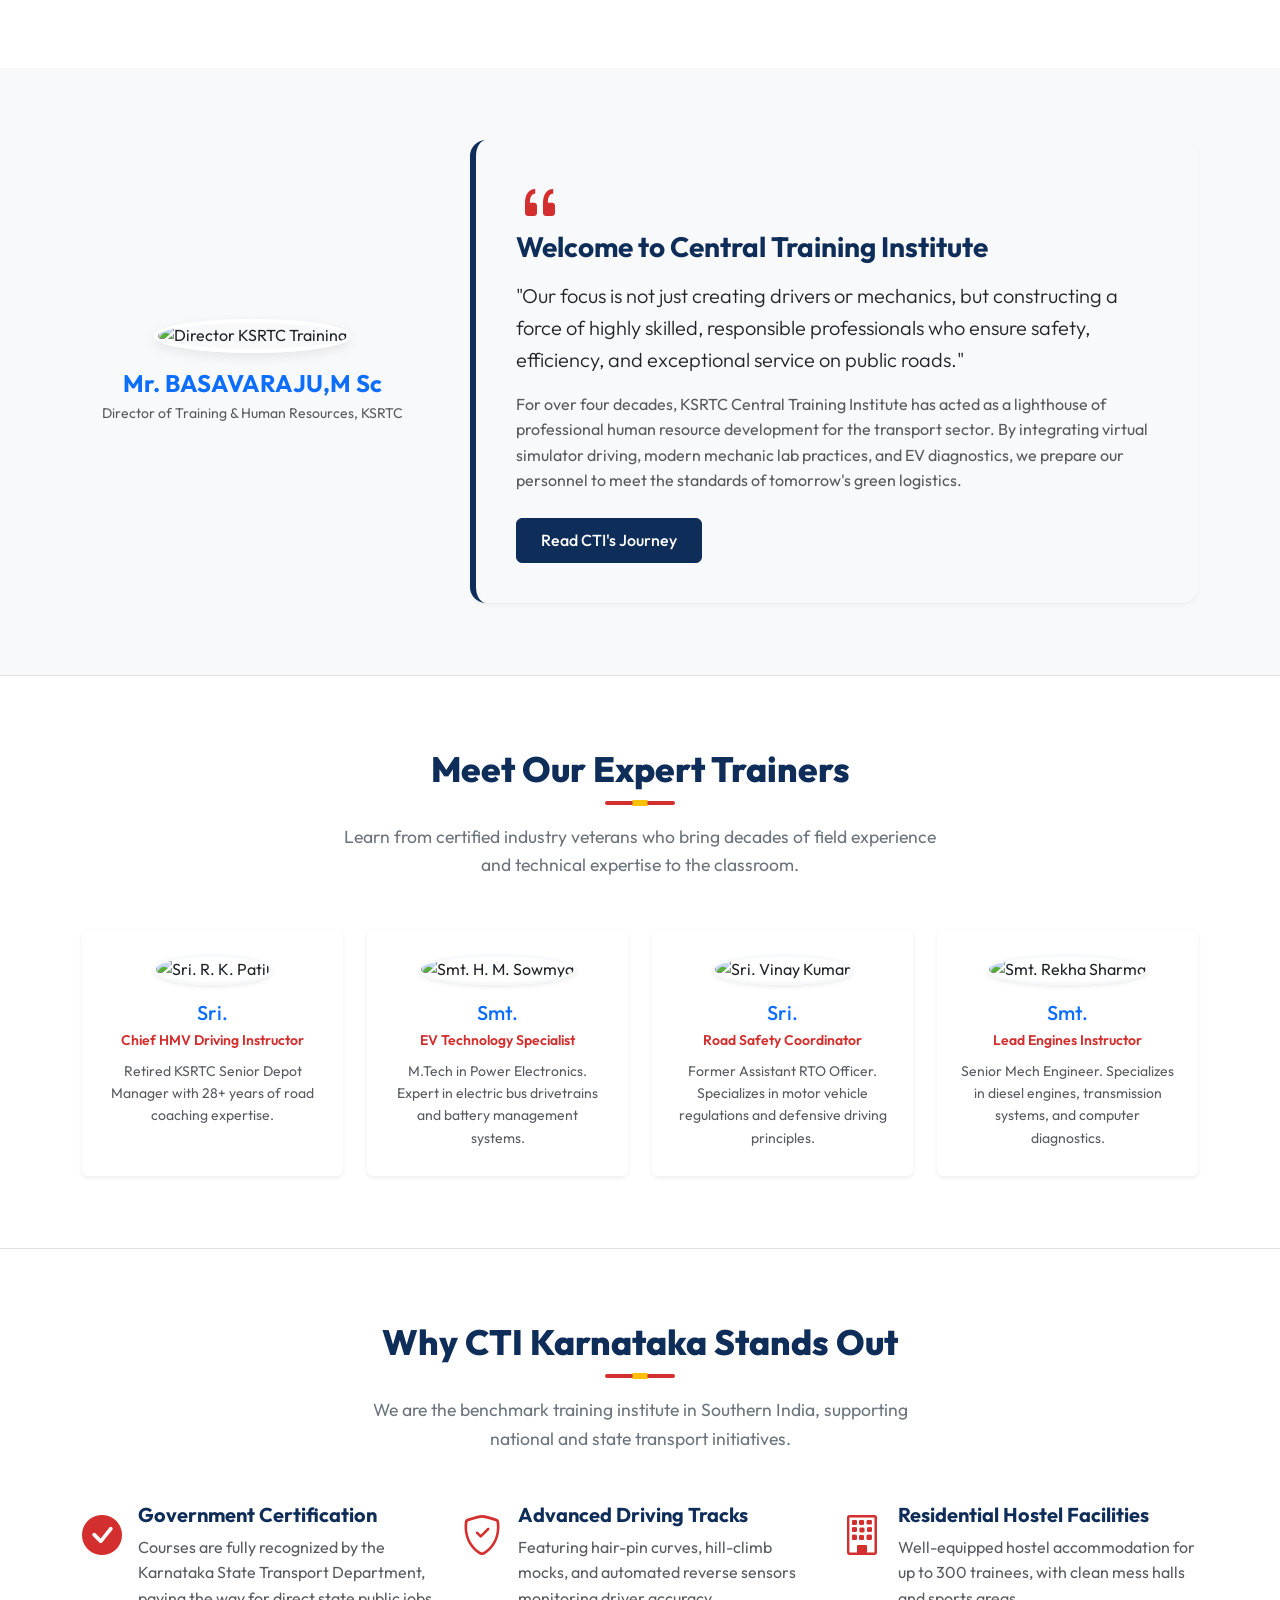
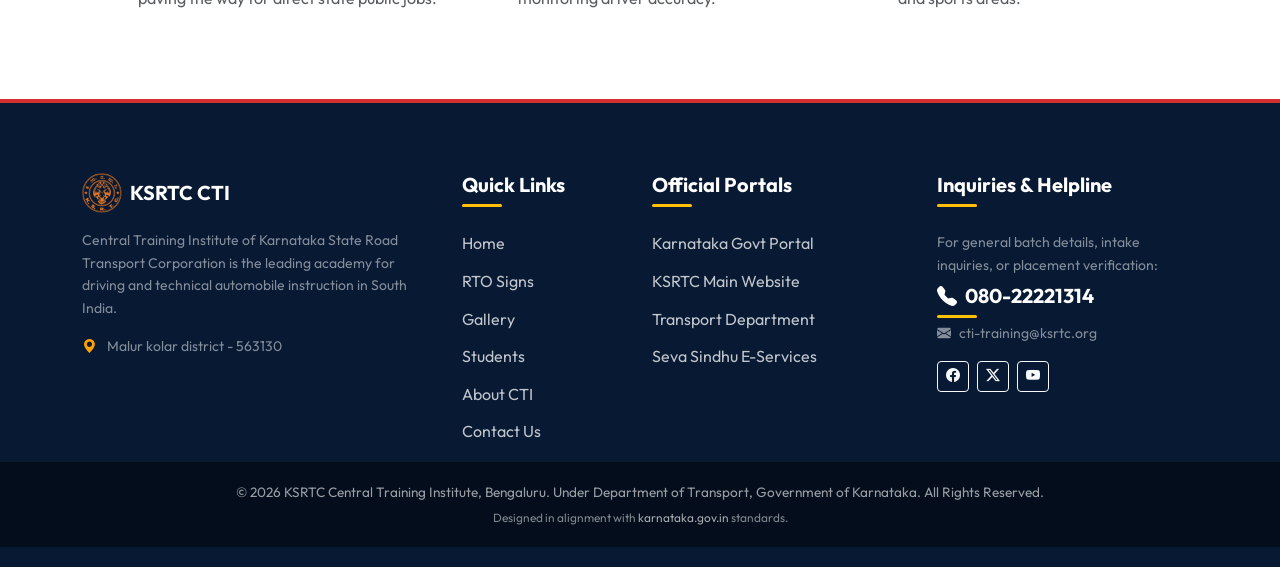
==== commit 868920f9: "Update index.html" ====
--- a/index.html
+++ b/index.html
@@ -119,7 +119,7 @@
 
         <div class="carousel-inner">
             <!-- Slide 1 -->
-            <div class="carousel-item active" style="background-image: url('assets/hero_banner.png');">
+            <div class="carousel-item active" style="background-image: url('assets/banner1.jpeg');">
                 <div class="container h-100">
                     <!--  <div class="hero-caption">
                         <span class="badge bg-danger px-3 py-2 mb-3 text-uppercase fw-bold letter-spacing-1">CTI
@@ -518,4 +518,4 @@
         src="https://translate.google.com/translate_a/element.js?cb=googleTranslateElementInit"></script>
 </body>
 
-</html>+</html>
